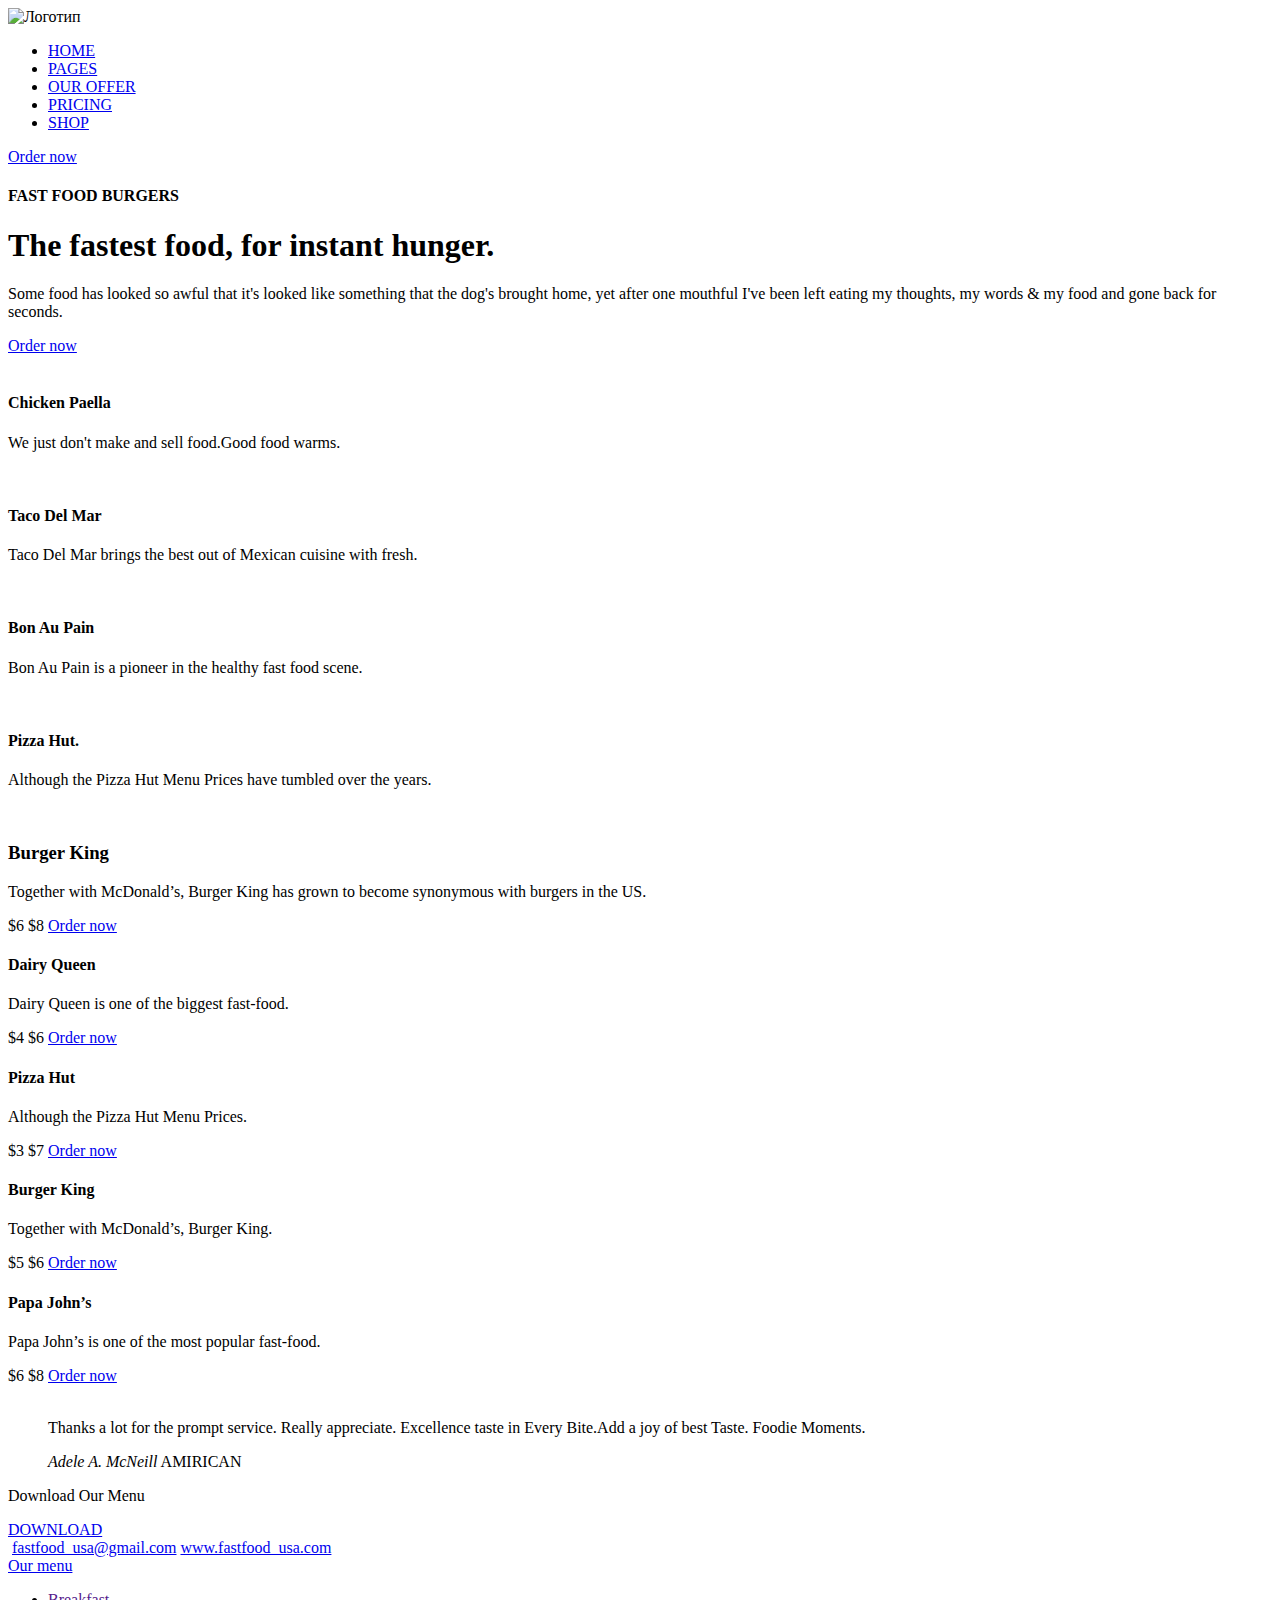
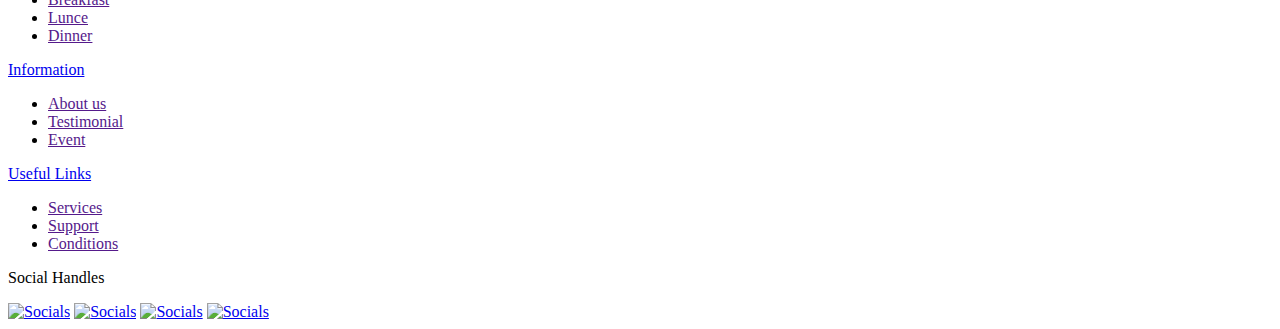
==== index.html @ 5a126c20 "Add files via upload" ====
<!DOCTYPE html>
<html lang="en">

<head>
    <meta charset="UTF-8">
    <meta name="viewport" content="width=device-width, initial-scale=1.0">
    <title>Burger Landing</title>
    <link rel="stylesheet" href="style.css">
    <link rel="preconnect" href="https://fonts.googleapis.com">
    <link rel="preconnect" href="https://fonts.gstatic.com" crossorigin>
    <link href="https://fonts.googleapis.com/css2?family=Roboto:wght@400;500&display=swap" rel="stylesheet">

</head>

<body>
    <header class="header">
        <div class="container">
            <img src="./images/icons/logo.png" alt="Логотип" class="header__logo">

            <nav class="header__nav">
                <ul class="header__list">
                    <li><a class="active" href="#!">HOME</a></li>
                    <li><a href="#!">PAGES</a></li>
                    <li><a href="#!">OUR OFFER</a></li>
                    <li><a href="#!">PRICING</a></li>
                    <li><a href="#!">SHOP</a></li>
                </ul>
            </nav>
            <a href="#!" class="btn">Order now</a>
        </div>
    </header>
    <main class="main">
        <section class="welcome">
            <div class="container">
                <div class="welcome__text">
                    <h4 class="welcome__subtitle">FAST FOOD BURGERS</h4>
                    <h1 class="welcome__title">The fastest food, for instant hunger.</h1>
                    <p class="welcome__desc">Some food has looked so awful that it's looked like something that the
                        dog's
                        brought home, yet after one mouthful I've been left eating my thoughts,
                        my words & my food and gone back for seconds.</p>
                    <a href="#!" class="btn">Order now</a>
                </div>
            </div>
        </section>
        <section class="food-list">
            <div class="container">
                <div class="food-list__card">
                    <img src="./images/food-list-1.jpg" alt="" class="food-list__img">
                    <div class="food-list__text-wrapper">
                        <h4 class="food-list__title">Chicken Paella</h4>
                        <p class="food-list__desc">We just don't make and sell food.Good
                        food warms.
                    </div>
                    
                    </p>
                </div>
                <div class="food-list__card">
                    <img src="./images/food-list-2.jpg" alt="" class="food-list__img">
                    <div class="food-list__text-wrapper">
                    <h4 class="food-list__title">Taco Del Mar</h4>
                    <p class="food-list__desc">Taco Del Mar brings the best out of Mexican cuisine
                    with fresh.
                    </p>
                </div>
                </div>
                <div class="food-list__card">
                    <img src="./images/food-list-3.jpg" alt="" class="food-list__img">
                    <div class="food-list__text-wrapper">
                    <h4 class="food-list__title">Bon Au Pain</h4>
                    <p class="food-list__desc">Bon Au Pain is a pioneer in the healthy fast
                    food scene.
                    </p>
                </div>
                </div>
                <div class="food-list__card">
                    <img src="./images/food-list-4.jpg" alt="" class="food-list__img">
                    <div class="food-list__text-wrapper">
                    <h4 class="food-list__title">Pizza Hut.</h4>
                    <p class="food-list__desc">Although the Pizza Hut Menu Prices have tumbled
                    over the years. 
                    </p>
                </div>
                </div>
            </div>
        </section>
        <section class="order">
            <div class="container">
                <img src="./images/burger.png" alt="" class="order__img">
            <div class="order__text">
                <h3 class="order__title">Burger King</h3>
                <p class="order_desc">Together with McDonald’s, Burger King
                     has grown to become synonymous with burgers in the US.
                </p>
                <span class="order__price">$6</span>
                <span class="order__old-price">$8</span>
                <a href="#!" class="btn">Order now</a>
            </div>
            </div>
        </section>

        <section class="product">
            <div class="container">
                <div class="product__card card-queen">
                    <h4 class="product__title">Dairy Queen</h4>
                    <p class="product_desc">Dairy Queen is one of the biggest fast-food.</p>
                    <span class="product__price">$4</span>
                    <span class="product__old-price">$6</span>
                    <a href="#!" class="btn btn-small">Order now</a>
                </div>
                <div class="product__card card-hut">
                    <h4 class="product__title">Pizza Hut</h4>
                    <p class="product_desc">Although the Pizza Hut Menu Prices.</p>
                    <span class="product__price">$3</span>
                    <span class="product__old-price">$7</span>
                    <a href="#!" class="btn btn-small">Order now</a>
                </div>
                <div class="product__card card-king">
                    <h4 class="product__title">Burger King</h4>
                    <p class="product_desc">Together with McDonald’s, Burger King.</p>
                    <span class="product__price">$5</span>
                    <span class="product__old-price">$6</span>
                    <a href="#!" class="btn btn-small">Order now</a>
                </div>
                <div class="product__card card-papa">
                    <h4 class="product__title">Papa John’s</h4>
                    <p class="product_desc">Papa John’s is one of the most popular fast-food.</p>
                    <span class="product__price">$6</span>
                    <span class="product__old-price">$8</span>
                    <a href="#!" class="btn btn-small">Order now</a>
                </div>
            </div>
        </section>
        <div class="feedback">
            <div class="container">
                <img src="./images/feedback.png" alt="" class="feedback__img">

                <blockquote class="feedback__text">
                    <p class="feedback_desc">Thanks a lot for the prompt service. Really appreciate. 
                        Excellence taste in Every Bite.Add a joy of best Taste. Foodie Moments.</p>
                        <cite class="feedback__author">Adele A. McNeill</cite>
                        <span class="feedback__subauthor">AMIRICAN</span>
                </blockquote>
            </div>
        </div>
        <div class="download">
            <div class="container">
                <p class="download__title">Download Our Menu</p>
                <a href="./images/burger.png" class="btn" download="">DOWNLOAD</a>
            </div>
        </div>
    </main>
<footer class="footer">
    <div class="container">
        <div class="footer__contacts">
            <img src="./images/icons/logo.png" alt="" class="footer__logo">
            <a class="footer__link footer__link-mail" href="mailto:fastfood_usa@gmail.com">fastfood_usa@gmail.com</a>
            <a href="#!" class="footer__link footer__link-web">www.fastfood_usa.com</a>
        </div>
        <nav class="footer__nav">
            <div class="footer__list">
                <li class="footer__list-title footer__menu">
                    <a class="footer__title" href="#!">Our menu</a>
                    <ul class="footer__inner-list">
                        <li class="footer__list-item"><a href="">Breakfast</a></li>
                        <li class="footer__list-item"><a href="">Lunce</a></li>
                        <li class="footer__list-item"><a href="">Dinner</a></li>
                    </ul>
                </li>
                <li class="footer__list-title footer__info"> 
                    <a class="footer__title" href="#!">Information</a>
                    <ul class="footer__inner-list">
                        <li class="footer__list-item"><a href="">About us</a></li>
                        <li class="footer__list-item"><a href="">Testimonial</a></li>
                        <li class="footer__list-item"><a href="">Event</a></li>
                    </ul>
                </li>
                <li class="footer__list-title footer__links">
                    <a class="footer__title" href="#!">Useful Links</a>
                    <ul class="footer__inner-list">
                        <li class="footer__list-item"><a href="">Services</a></li>
                        <li class="footer__list-item"><a href="">Support</a></li>
                        <li class="footer__list-item"><a href="">Conditions</a></li>
                    </ul>
                </li>
            </div>
        </nav>
        <div class="footer__socials">
<p class="footer__title">Social Handles</p>
<div class="foooter__socials-icons">
   <a class="footer__socials-link" href="#!"><img src="./images/icons/socials/facebook.png" alt="Socials"></a>
   <a class="footer__socials-link" href="#!"><img src="./images/icons/socials/twitter.png" alt="Socials"></a>
   <a class="footer__socials-link" href="#!"><img src="./images/icons/socials/instagram.png" alt="Socials"></a>
   <a class="footer__socials-link" href="#!"><img src="./images/icons/socials/linkedin.png" alt="Socials"></a>
</div>
        </div>
    </div>
</footer>
</body>

</html>
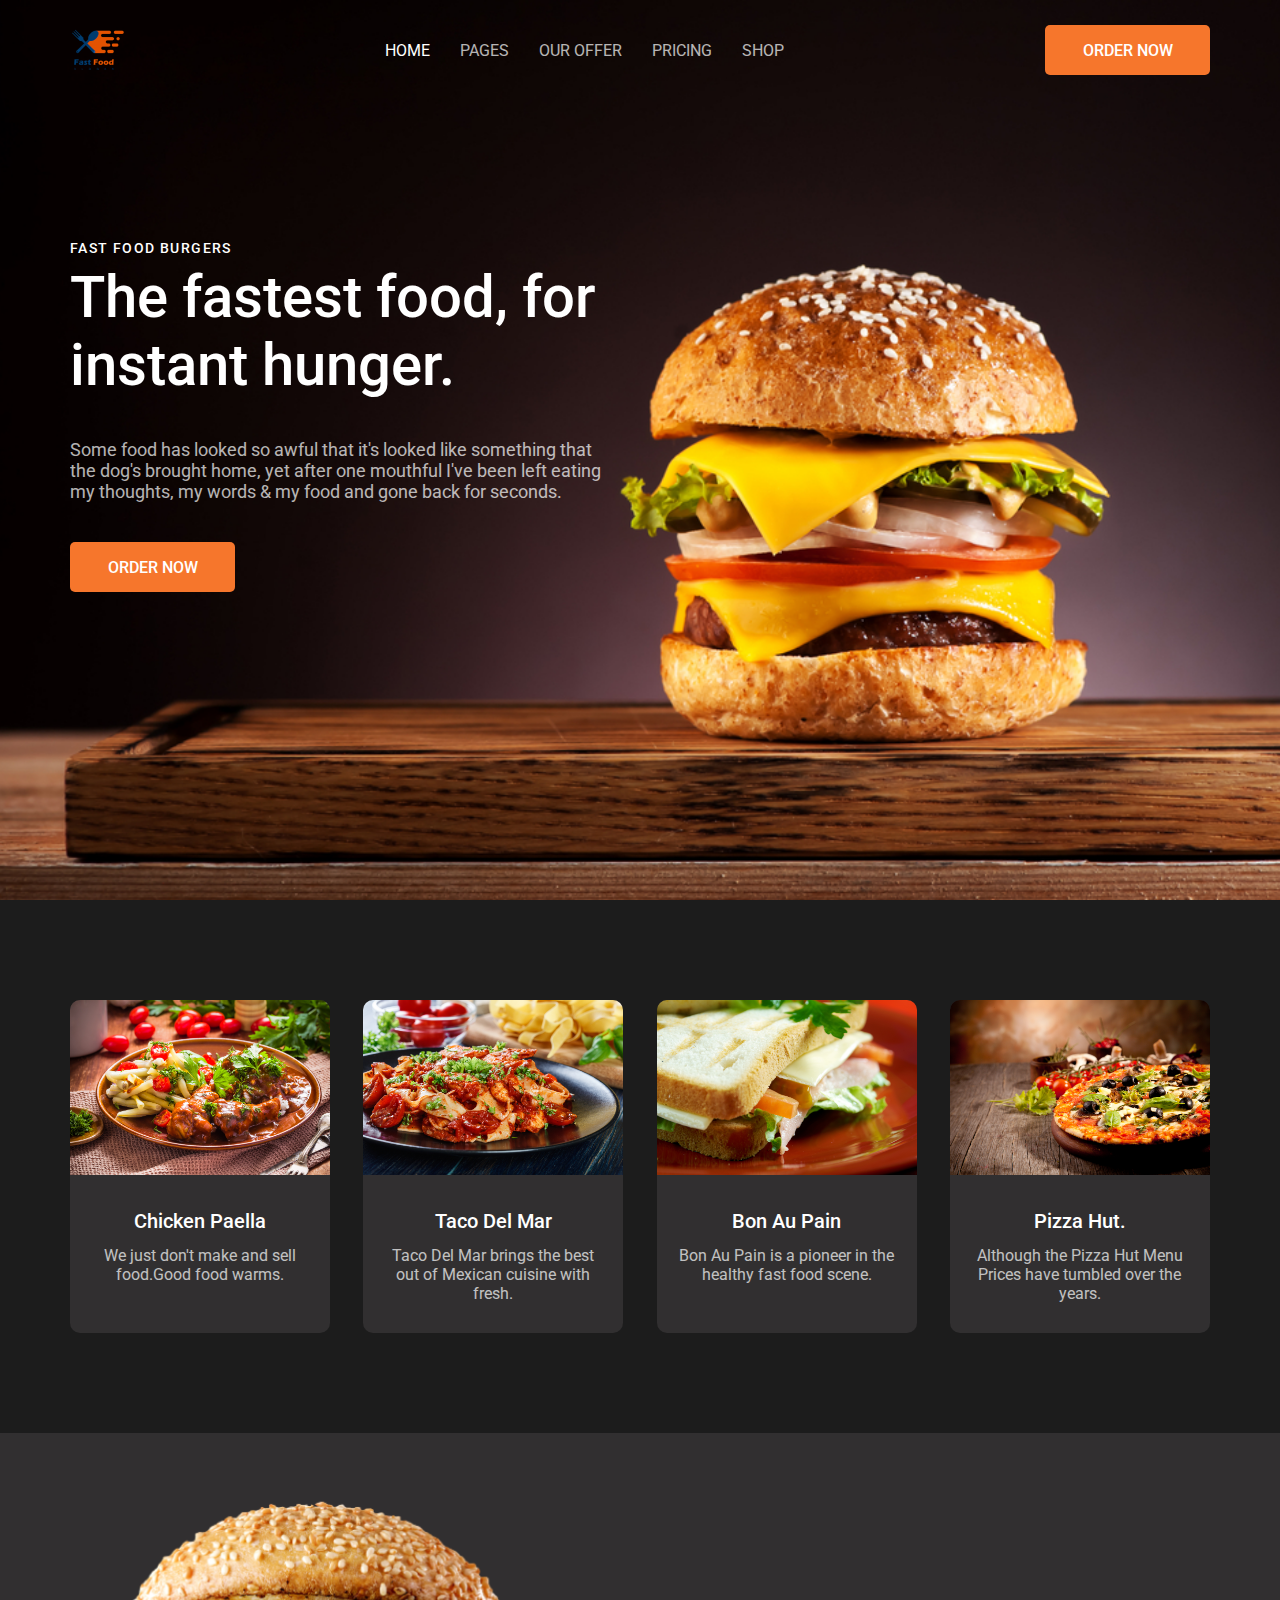
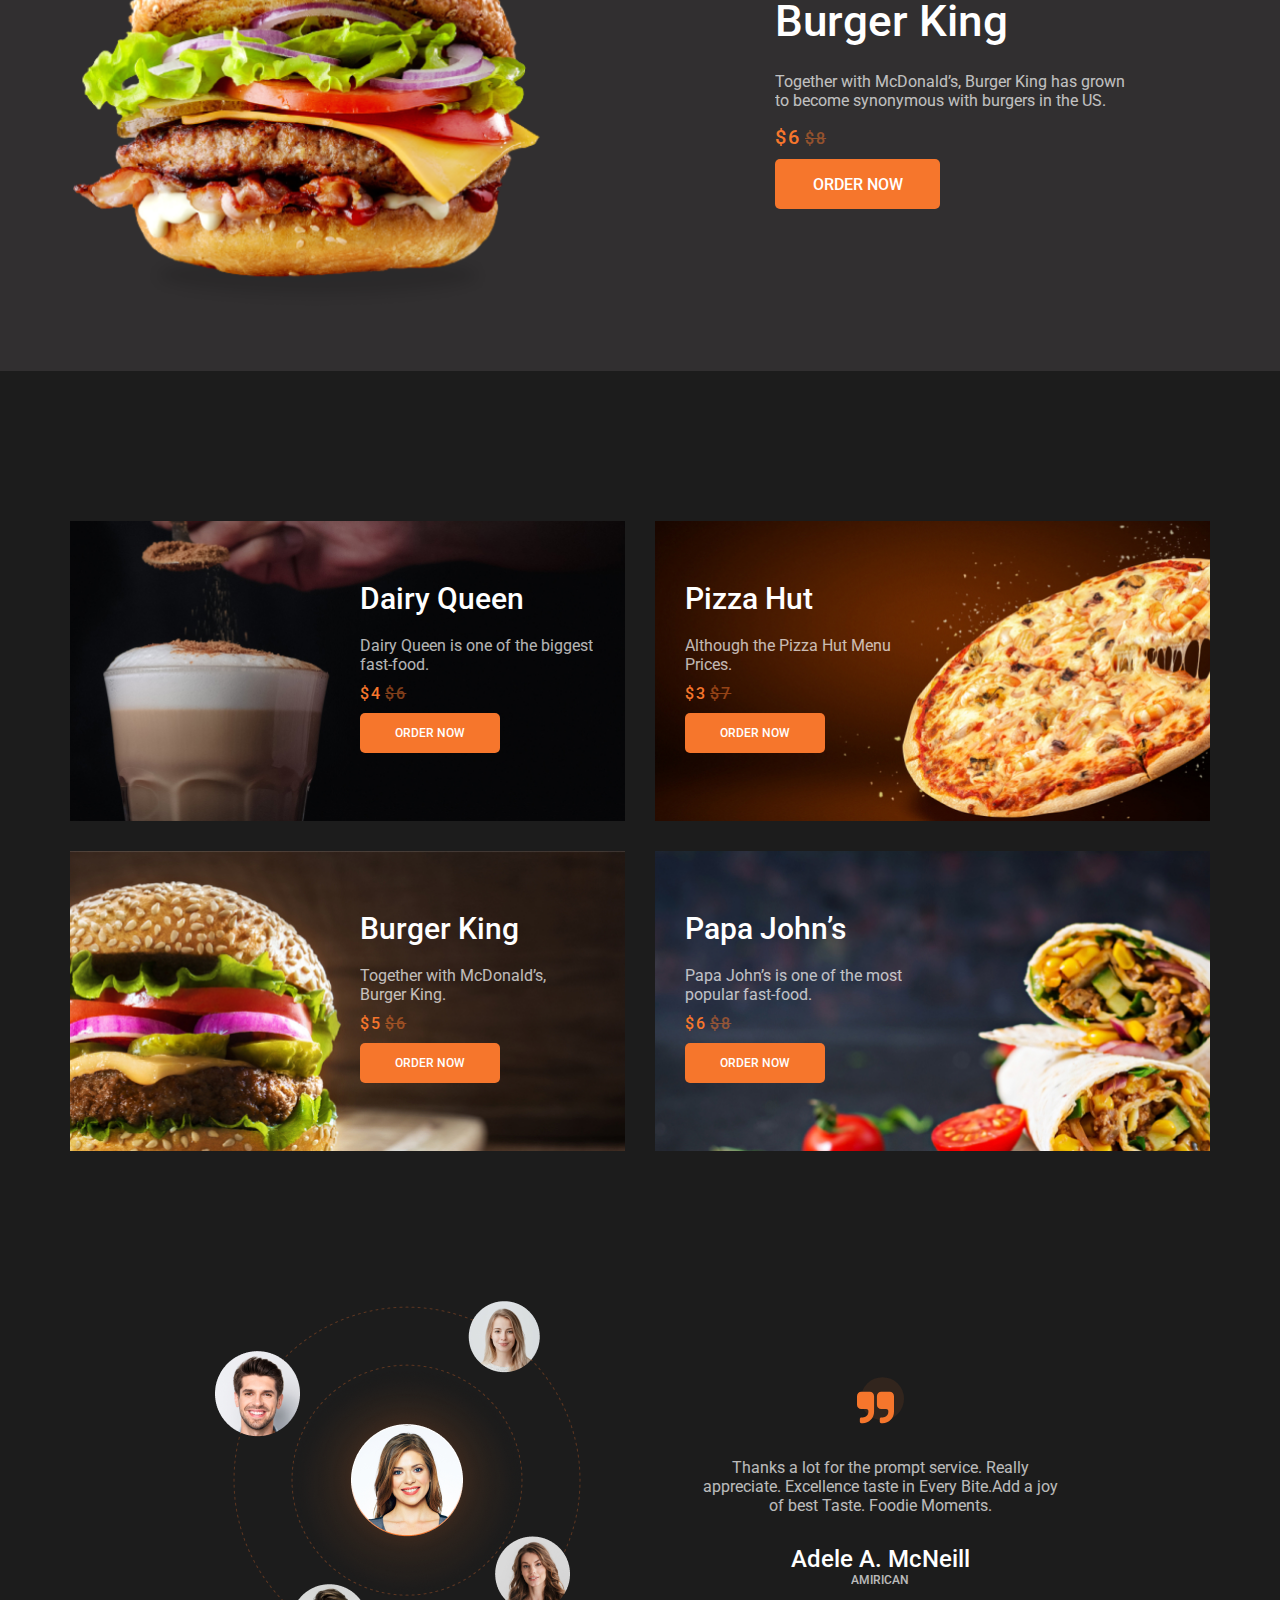
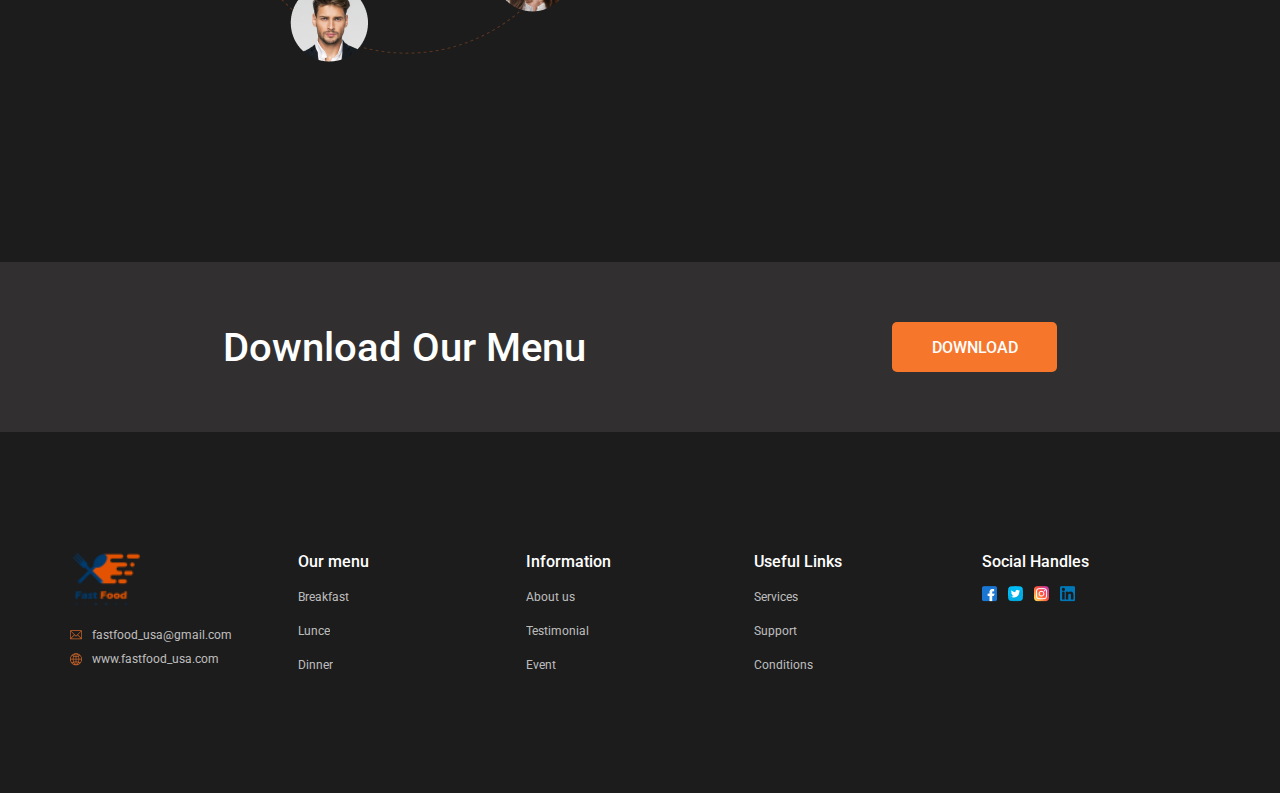
==== commit f506d276: "Add files via upload" ====
--- a/index.html
+++ b/index.html
@@ -196,6 +196,10 @@
         </div>
     </div>
 </footer>
+
+<script src="./mobile.js"></script>
+
+
 </body>
 
 </html>--- a/style.css
+++ b/style.css
@@ -0,0 +1,497 @@
+.roboto-regular {
+    font-family: "Roboto", sans-serif;
+    font-weight: 400;
+    font-style: normal;
+    
+  }
+  
+.roboto-medium {
+    font-family: "Roboto", sans-serif;
+    font-weight: 500;
+    font-style: normal;
+  }
+body {
+    background-color: #1C1C1C;
+    color: #fff;
+    margin: 0;
+    
+}
+h1,h2,h3,h4,h5,h6 {
+    font-weight: 500;
+    margin: 0;
+}
+img {
+    max-width: 100%;
+}
+p {
+margin: 0;
+font-family: 'Roboto';
+font-size: 16px;
+}
+p + p {
+    margin-top: 15px;
+}
+a {
+    color: #fff;
+    text-decoration: none;
+}
+ul {
+    font-family: 'Roboto';
+    list-style: none;
+    padding: 0;
+    margin: 0;
+}
+.container {
+    box-sizing: border-box;
+    max-width: 1170px;
+    margin-right: auto;
+    margin-left: auto;
+    padding: 0 15px;
+}
+.header {
+position: relative;
+z-index: 10;
+padding: 25px 0;
+}
+.header .container {
+    display: flex;
+    justify-content: space-between;
+    align-items: center;
+
+
+}
+.header__logo {
+
+}
+
+.header__nav {
+
+}
+
+.header__list {
+display: flex;
+gap: 30px;
+}
+.header__nav a{
+
+    font-size: 16px;
+    opacity: 0.7;
+}
+.header__nav a.active {
+
+    opacity: 1;
+}
+.header__nav a:hover{
+opacity: 0.9;
+transition: opacity 0.3s;
+
+}
+.btn {
+font-family: 'Roboto';
+display: flex;
+align-items: center;
+justify-content: center;
+font-weight: 500;
+font-size: 16px;
+width: 165px;
+height: 50px;
+background: #F6762C;
+border-radius: 5px;
+text-transform: uppercase;
+transition: opacity 0.3s;
+
+}
+.btn:hover {
+    opacity: 0.8;
+}
+.main {
+}
+/* Приветственная секция*/
+
+.welcome {
+box-sizing: border-box;
+min-height: 100vh;
+margin-top: -100px;
+padding: 240px 0;
+background-image: url("./images/welcome-bg.jpg");
+background-repeat: no-repeat;
+background-size: cover;
+background-position: center;
+}
+.welcome__text{
+    width: 550px;
+}
+.welcome__subtitle {
+margin-bottom: 7px;
+font-family: 'Roboto';
+font-size: 14px;
+letter-spacing: 0.1em;
+}
+
+.welcome__title {
+font-family: 'Roboto';
+font-size: 58px;
+}
+
+.welcome__desc {
+margin: 40px 0;
+font-family: 'Roboto';
+font-size: 18px;
+opacity: 0.7;
+}
+
+/* Список еды */
+.food-list {
+padding: 100px 0;
+}
+.food-list .container {
+    display: flex;
+    justify-content: space-between;
+    flex-wrap: wrap;
+    gap: 40px 10px;
+}
+.food-list__card {
+width: 260px;
+background: #312F30;
+border-radius: 10px;
+overflow: hidden;
+text-align: center;
+
+}
+
+.food-list__img {
+max-width: 100%;
+height: 175px;
+object-fit: cover;
+}
+.food-list__text-wrapper {
+padding: 30px 20px;
+}
+.food-list__title {
+font-family: 'Roboto';
+font-size: 20px;
+margin-bottom: 13px;
+}
+
+.food-list__desc {
+font-family: 'Roboto';
+font-size: 16px;
+opacity: 0.7;
+}
+/* Order */
+.order {
+background: #312F30;
+padding: 60px 0;
+}
+
+.order .container {
+display: flex;
+align-items: center;
+justify-content: space-between;
+padding-right: 90px;
+}
+
+.order__img {
+max-width: 470px;
+}
+
+.order__text {
+max-width: 360px;
+}
+
+.order__title {
+margin-bottom: 25px;
+font-family: 'Roboto';
+font-size: 44px;
+}
+
+.order_desc {
+margin-bottom: 15px;
+font-family: 'Roboto';
+font-size: 16px;
+opacity: 0.7;
+}
+
+.order__price {
+font-family: 'Roboto';
+font-weight: 500;
+font-size: 20px;
+letter-spacing: 0.1em;
+color: #F6762C;
+}
+
+.order__old-price {
+font-family: 'Roboto';
+font-weight: 500;
+font-size: 16px;
+letter-spacing: 0.1em;
+color: #F6762C;
+opacity: 0.5;
+text-decoration: line-through;
+}
+
+.order__price + .order__price {
+margin-left: 3px;
+}
+
+.order .btn {
+margin-top: 10px;
+}
+
+.product {
+padding: 150px 0;
+}
+
+.product .container {
+display: flex;
+flex-wrap: wrap;
+gap: 30px;
+justify-content: center;
+}
+
+.product__card {
+box-sizing: border-box;
+width: 555px;
+min-height: 300px;
+padding: 60px 30px 60px 290px;
+background-color: #4b3a3a;
+background-size: cover;
+background-repeat: no-repeat;
+background-position: center;
+}
+
+.product__title {
+font-family: 'Roboto';
+font-size: 30px;
+margin-bottom: 20px;
+}
+
+.product_desc {
+margin-bottom: 10px;
+font-family: 'Roboto';
+font-size: 16px;
+opacity: 0.7;
+}
+
+.product__price {
+font-family: 'Roboto';
+font-weight: 500;
+font-size: 16px;
+letter-spacing: 0.1em;
+color: #F6762C;
+}
+
+.product__old-price {
+font-family: 'Roboto';
+font-weight: 500;
+font-size: 16px;
+letter-spacing: 0.1em;
+color: #F6762C;
+opacity: 0.5;
+text-decoration: line-through;
+}
+
+.product__price + .product__price {
+    margin-left: 5px;
+}
+
+.btn-small {
+width: 140px;
+height: 40px;
+font-family: 'Roboto';
+font-size: 12px;
+}
+
+.product .btn {
+margin-top: 10px;
+}
+
+.card-queen {
+    background-image: url(./images/product-1.jpg);
+}
+
+.card-hut {
+    background-image: url(./images/product-2.jpg);
+
+}
+.card-king {
+    background-image: url(./images/product-3.jpg);
+
+}
+.card-papa {
+    background-image: url(./images/product-4.jpg);
+}
+.product__card:nth-child(even) {
+    padding-left: 30px;
+    padding-right: 290px;
+}
+/* Feedback */
+
+.feedback {
+padding-bottom: 200px;
+}
+
+.feedback .container {
+display: flex;
+justify-content: space-between;
+align-items: center;
+max-width: 880px;
+
+}
+
+.feedback__img {
+
+}
+
+.feedback__text {
+margin:0;
+text-align: center;
+max-width: 370px;
+/* display: flex;
+flex-direction: column; */
+}
+
+.feedback__text::before {
+    content: url(./images/icons/quote.svg);
+}
+
+.feedback_desc {
+text-align: center;
+opacity: 0.7;
+margin: 30px 0;
+}
+
+.feedback__author {
+font-family: 'Roboto';
+font-weight: 500;
+font-size: 24px;
+font-style: normal;
+}
+
+.feedback__subauthor {
+    font-family: 'Roboto';
+    font-weight: 500;
+    font-size: 12px;
+    opacity: 0.7;
+    display: block;
+}
+/* Download */
+.download {
+padding: 60px 0;
+background: #312F30;
+}
+
+.download .container {
+display: flex;
+align-items: center;
+justify-content: space-around;
+}
+
+.download__title {
+font-weight: 500;
+font-size: 40px;
+}
+
+.btn {
+
+}
+/* Footer */
+
+.footer {
+padding: 120px 0;
+}
+.footer a {
+    font-family: 'Roboto';
+    font-size: 12px;
+    color: rgba(255,255,255, 0.8);
+}
+.footer a {
+    font-family: 'Roboto';
+    font-size: 12px;
+    color: rgba(255,255,255, 0.9);
+}
+.footer .container {
+display: grid;
+grid-template-columns: 1fr 3fr 1fr;
+}
+
+.footer__contacts {
+display: flex;
+flex-direction: column;
+align-items: flex-start;
+}
+
+.footer__logo {
+display: inline-block;
+width: 70px;
+margin-bottom: 20px;
+}
+
+.footer__link + .footer__link {
+margin-top: 10px;
+}
+.footer__link {
+    display: flex;
+    align-items: center;
+    gap: 10px;
+    opacity: 0.8;
+}
+.footer__link::before{
+    width: 12px;
+    height: 12px;
+}
+.footer__link-mail::before {
+content: url(./images/icons/mail.svg);
+
+}
+
+.footer__link-web::before {
+content: url(./images/icons/global.svg);
+}
+
+.footer__nav {
+
+}
+
+.footer__list {
+display: grid;
+grid-template-columns: repeat(3, 1fr);
+}
+
+.footer__list-title {
+    list-style-type: none;
+
+}
+
+.footer .footer__title {
+    display: inline-block;
+    margin-bottom: 15px;
+    font-family: 'Roboto';
+    font-size: 16px;
+    font-weight: 500;
+    color: rgba(255,255,255, 1);
+    
+}
+
+.footer__inner-list {
+
+}
+
+.footer__list-item + .footer__list-item {
+margin-top: 15px;
+}
+
+.footer__socials {
+
+}
+
+.foooter__socials-icons {
+
+}
+
+.footer__socials-link + .footer__socials-link {
+margin-left: 7px;
+}
+.footer__list-item {
+    opacity: 0.8;
+}